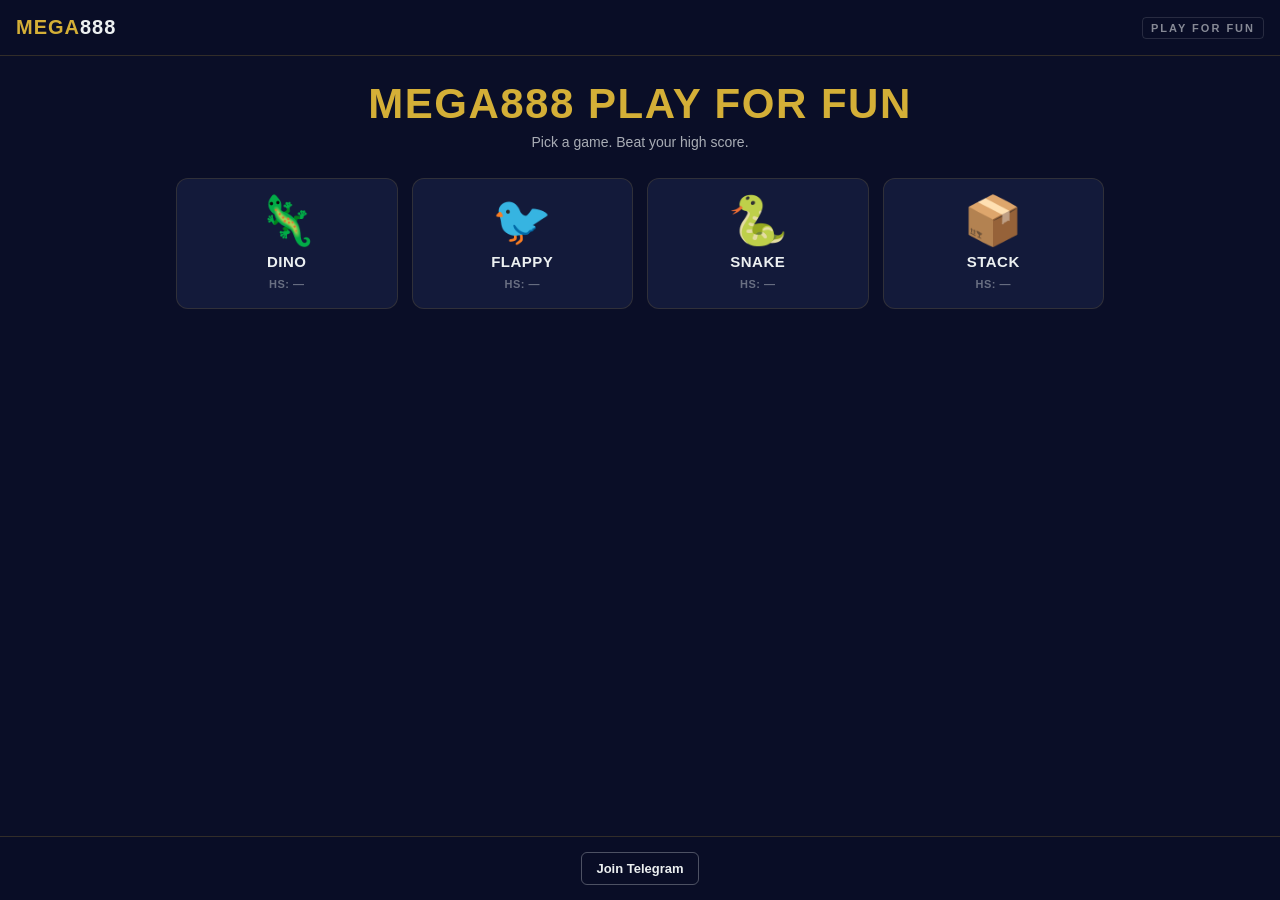
==== index.html @ cae27851 "Initial MEGA888 Play For Fun arcade Phase 1 complete: hub page with 4 mini-games (Dino Runner, Flapp" ====
<!doctype html>
<html lang="en">
<head>
  <meta charset="utf-8" />
  <meta name="viewport" content="width=device-width, initial-scale=1, viewport-fit=cover" />
  <meta name="theme-color" content="#0a0e27" />
  <title>MEGA888 &middot; Play For Fun</title>
  <meta name="description" content="MEGA888 Play For Fun &mdash; mini-game arcade. Dino Runner, Flappy, Snake, Stack Tower." />
  <link rel="stylesheet" href="./style.css" />
  <script src="./shared/tracking.js" defer></script>
  <script src="./shared/header.js" defer></script>
  <script src="./shared/footer.js" defer></script>
</head>
<body data-hub-href="./">
  <main class="hub">
    <h1>MEGA888 PLAY FOR FUN</h1>
    <p class="tagline">Pick a game. Beat your high score.</p>

    <div class="game-grid">
      <a href="./games/dino/" class="game-card" data-game="dino">
        <div class="emoji" aria-hidden="true">&#129422;</div>
        <div class="name">DINO</div>
        <div class="hs" data-hs-key="mega888_dino_high_score">HS: &mdash;</div>
      </a>
      <a href="./games/flappy/" class="game-card" data-game="flappy">
        <div class="emoji" aria-hidden="true">&#128038;</div>
        <div class="name">FLAPPY</div>
        <div class="hs" data-hs-key="mega888_flappy_high_score">HS: &mdash;</div>
      </a>
      <a href="./games/snake/" class="game-card" data-game="snake">
        <div class="emoji" aria-hidden="true">&#128013;</div>
        <div class="name">SNAKE</div>
        <div class="hs" data-hs-key="mega888_snake_high_score">HS: &mdash;</div>
      </a>
      <a href="./games/stack/" class="game-card" data-game="stack">
        <div class="emoji" aria-hidden="true">&#128230;</div>
        <div class="name">STACK</div>
        <div class="hs" data-hs-key="mega888_stack_high_score">HS: &mdash;</div>
      </a>
    </div>
  </main>

  <script>
    // Populate high scores from localStorage on each card.
    document.addEventListener('DOMContentLoaded', () => {
      document.querySelectorAll('[data-hs-key]').forEach((el) => {
        const key = el.getAttribute('data-hs-key');
        const v = localStorage.getItem(key);
        if (v && Number(v) > 0) {
          el.textContent = `HS: ${v}`;
        } else {
          el.classList.add('empty');
        }
      });
    });
  </script>
</body>
</html>
---- style.css ----
:root {
  --bg: #0a0e27;
  --bg-soft: #131a3a;
  --accent: #d4af37;
  --highlight: #ffd700;
  --danger: #c0392b;
  --white: #ecf0f1;
  --text-on-dark: #ffffff;
  --text-on-gold: #0a0e27;
  --header-h: 56px;
  --footer-h: 64px;
}

* {
  box-sizing: border-box;
  margin: 0;
  padding: 0;
}

html, body {
  background: var(--bg);
  color: var(--text-on-dark);
  font-family: -apple-system, BlinkMacSystemFont, 'Segoe UI', Roboto, sans-serif;
  min-height: 100%;
  overflow-x: hidden;
}

body {
  padding-top: var(--header-h);
  padding-bottom: var(--footer-h);
}

a { color: inherit; text-decoration: none; }
button { font: inherit; cursor: pointer; border: 0; background: none; color: inherit; }

/* ---------- Header ---------- */
.ocs8-header {
  position: fixed;
  top: 0; left: 0; right: 0;
  height: var(--header-h);
  background: rgba(10, 14, 39, 0.92);
  backdrop-filter: blur(8px);
  -webkit-backdrop-filter: blur(8px);
  border-bottom: 1px solid rgba(212, 175, 55, 0.2);
  display: flex;
  align-items: center;
  justify-content: space-between;
  padding: 0 16px;
  z-index: 100;
}

.ocs8-header .logo {
  font-weight: 900;
  font-size: 20px;
  letter-spacing: 1px;
  color: var(--accent);
}

.ocs8-header .logo span { color: var(--white); }

.ocs8-header .brand-tag {
  font-size: 11px;
  font-weight: 700;
  letter-spacing: 2px;
  color: var(--white);
  opacity: 0.55;
  border: 1px solid rgba(236, 240, 241, 0.25);
  border-radius: 4px;
  padding: 4px 8px;
}

.cta-btn {
  background: var(--accent);
  color: var(--text-on-gold);
  padding: 8px 14px;
  border-radius: 6px;
  font-weight: 700;
  font-size: 13px;
  letter-spacing: 0.5px;
  transition: background 0.15s, transform 0.1s;
}

.cta-btn:hover { background: var(--highlight); }
.cta-btn:active { transform: scale(0.97); }

/* ---------- Footer ---------- */
.ocs8-footer {
  position: fixed;
  bottom: 0; left: 0; right: 0;
  height: var(--footer-h);
  background: rgba(10, 14, 39, 0.92);
  backdrop-filter: blur(8px);
  -webkit-backdrop-filter: blur(8px);
  border-top: 1px solid rgba(212, 175, 55, 0.2);
  display: flex;
  align-items: center;
  justify-content: center;
  gap: 12px;
  padding: 0 16px;
  z-index: 100;
  transition: transform 0.25s ease;
}

.ocs8-footer .tg-btn {
  background: transparent;
  color: var(--white);
  padding: 8px 14px;
  border-radius: 6px;
  border: 1px solid rgba(236, 240, 241, 0.3);
  font-weight: 600;
  font-size: 13px;
}

.ocs8-footer .tg-btn:hover { border-color: var(--accent); color: var(--accent); }

/* Game pages can collapse the footer */
.ocs8-footer.collapsed { transform: translateY(calc(100% - 28px)); }
.ocs8-footer .toggle {
  position: absolute;
  top: -14px;
  left: 50%;
  transform: translateX(-50%);
  width: 44px;
  height: 14px;
  background: var(--bg);
  border: 1px solid rgba(212, 175, 55, 0.3);
  border-bottom: 0;
  border-radius: 6px 6px 0 0;
  color: var(--accent);
  font-size: 11px;
  line-height: 14px;
  text-align: center;
  cursor: pointer;
}

/* ---------- Hub ---------- */
.hub {
  max-width: 960px;
  margin: 0 auto;
  padding: 24px 16px;
  text-align: center;
}

.hub h1 {
  font-size: 32px;
  margin-bottom: 6px;
  color: var(--accent);
  letter-spacing: 1.5px;
}

.hub .tagline {
  color: var(--white);
  opacity: 0.7;
  font-size: 14px;
  margin-bottom: 28px;
}

.game-grid {
  display: grid;
  grid-template-columns: repeat(2, 1fr);
  gap: 14px;
  max-width: 480px;
  margin: 0 auto;
}

@media (min-width: 768px) {
  .hub h1 { font-size: 42px; }
  .game-grid {
    grid-template-columns: repeat(4, 1fr);
    max-width: 100%;
  }
}

.game-card {
  background: var(--bg-soft);
  border: 1px solid rgba(212, 175, 55, 0.15);
  border-radius: 12px;
  padding: 18px 12px;
  display: flex;
  flex-direction: column;
  align-items: center;
  gap: 8px;
  transition: transform 0.12s, border-color 0.15s, box-shadow 0.15s;
  cursor: pointer;
}

.game-card:hover {
  border-color: var(--accent);
  transform: translateY(-2px);
  box-shadow: 0 8px 24px rgba(212, 175, 55, 0.15);
}

.game-card:active { transform: translateY(0); }

.game-card .emoji {
  font-size: 48px;
  line-height: 1;
}

.game-card .name {
  font-weight: 800;
  font-size: 15px;
  letter-spacing: 0.5px;
  color: var(--white);
}

.game-card .hs {
  font-size: 11px;
  color: var(--accent);
  font-weight: 600;
  letter-spacing: 0.5px;
}

.game-card .hs.empty { color: rgba(236, 240, 241, 0.4); }

/* ---------- Back to arcade (game pages) ---------- */
.back-link {
  position: fixed;
  top: calc(var(--header-h) + 8px);
  left: 12px;
  z-index: 50;
  font-size: 12px;
  color: var(--white);
  opacity: 0.75;
  padding: 4px 8px;
  border-radius: 4px;
  background: rgba(10, 14, 39, 0.6);
}

.back-link:hover { opacity: 1; color: var(--accent); }
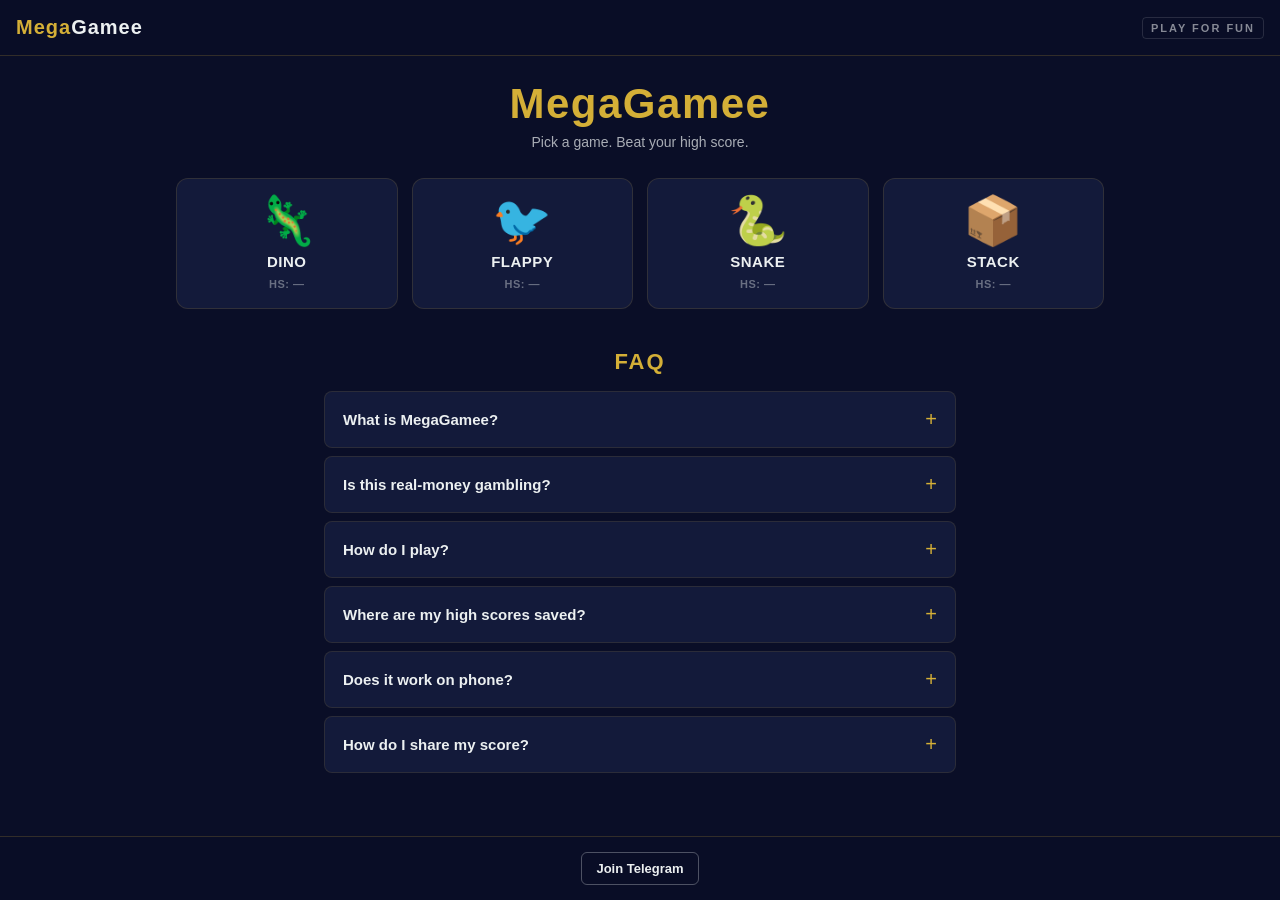
==== commit 55ed533a: "Rebrand to MegaGamee + add FAQ section - Site-wide rebrand: MEGA888 → MegaGamee across HTML, JS, doc" ====
--- a/index.html
+++ b/index.html
@@ -4,8 +4,8 @@
   <meta charset="utf-8" />
   <meta name="viewport" content="width=device-width, initial-scale=1, viewport-fit=cover" />
   <meta name="theme-color" content="#0a0e27" />
-  <title>MEGA888 &middot; Play For Fun</title>
-  <meta name="description" content="MEGA888 Play For Fun &mdash; mini-game arcade. Dino Runner, Flappy, Snake, Stack Tower." />
+  <title>MegaGamee</title>
+  <meta name="description" content="MegaGamee &mdash; play-for-fun mini-game arcade. Dino Runner, Flappy, Snake, Stack Tower." />
   <link rel="stylesheet" href="./style.css" />
   <script src="./shared/tracking.js" defer></script>
   <script src="./shared/header.js" defer></script>
@@ -13,31 +13,77 @@
 </head>
 <body data-hub-href="./">
   <main class="hub">
-    <h1>MEGA888 PLAY FOR FUN</h1>
+    <h1>MegaGamee</h1>
     <p class="tagline">Pick a game. Beat your high score.</p>
 
     <div class="game-grid">
       <a href="./games/dino/" class="game-card" data-game="dino">
         <div class="emoji" aria-hidden="true">&#129422;</div>
         <div class="name">DINO</div>
-        <div class="hs" data-hs-key="mega888_dino_high_score">HS: &mdash;</div>
+        <div class="hs" data-hs-key="megagamee_dino_high_score">HS: &mdash;</div>
       </a>
       <a href="./games/flappy/" class="game-card" data-game="flappy">
         <div class="emoji" aria-hidden="true">&#128038;</div>
         <div class="name">FLAPPY</div>
-        <div class="hs" data-hs-key="mega888_flappy_high_score">HS: &mdash;</div>
+        <div class="hs" data-hs-key="megagamee_flappy_high_score">HS: &mdash;</div>
       </a>
       <a href="./games/snake/" class="game-card" data-game="snake">
         <div class="emoji" aria-hidden="true">&#128013;</div>
         <div class="name">SNAKE</div>
-        <div class="hs" data-hs-key="mega888_snake_high_score">HS: &mdash;</div>
+        <div class="hs" data-hs-key="megagamee_snake_high_score">HS: &mdash;</div>
       </a>
       <a href="./games/stack/" class="game-card" data-game="stack">
         <div class="emoji" aria-hidden="true">&#128230;</div>
         <div class="name">STACK</div>
-        <div class="hs" data-hs-key="mega888_stack_high_score">HS: &mdash;</div>
+        <div class="hs" data-hs-key="megagamee_stack_high_score">HS: &mdash;</div>
       </a>
     </div>
+
+    <section class="faq" aria-label="Frequently asked questions">
+      <h2>FAQ</h2>
+
+      <details class="faq-item">
+        <summary>What is MegaGamee?</summary>
+        <div class="faq-body">
+          <p>MegaGamee is a free, play-for-fun mini-game arcade. Pick a game, beat your high score, share it on Telegram. Four games to start: Dino Runner, Flappy, Snake, and Stack Tower.</p>
+        </div>
+      </details>
+
+      <details class="faq-item">
+        <summary>Is this real-money gambling?</summary>
+        <div class="faq-body">
+          <p>No. There&rsquo;s nothing to buy, no deposits, no winnings. Every game is purely for fun &mdash; just you vs. your own high score.</p>
+        </div>
+      </details>
+
+      <details class="faq-item">
+        <summary>How do I play?</summary>
+        <div class="faq-body">
+          <p>Tap any game card above to launch it. Each game has its own quick controls shown on the start screen &mdash; tap or swipe on mobile, arrow keys or space on desktop.</p>
+        </div>
+      </details>
+
+      <details class="faq-item">
+        <summary>Where are my high scores saved?</summary>
+        <div class="faq-body">
+          <p>Locally in your browser. They persist between visits on the same device, but clearing your browser data will reset them. There&rsquo;s no account to sign up for.</p>
+        </div>
+      </details>
+
+      <details class="faq-item">
+        <summary>Does it work on phone?</summary>
+        <div class="faq-body">
+          <p>Yes &mdash; mobile-first. Every game is designed for portrait phone screens, with tap and swipe controls. Works in the Telegram in-app browser too.</p>
+        </div>
+      </details>
+
+      <details class="faq-item">
+        <summary>How do I share my score?</summary>
+        <div class="faq-body">
+          <p>For now: screenshot the game-over screen and post it in the Telegram channel (tap &ldquo;Join Telegram&rdquo; at the bottom). A built-in share button is on the roadmap.</p>
+        </div>
+      </details>
+    </section>
   </main>
 
   <script>
--- a/style.css
+++ b/style.css
@@ -213,6 +213,76 @@
 
 .game-card .hs.empty { color: rgba(236, 240, 241, 0.4); }
 
+/* ---------- FAQ ---------- */
+.faq {
+  margin: 40px auto 0;
+  max-width: 640px;
+  text-align: left;
+  padding: 0 4px;
+}
+
+.faq h2 {
+  font-size: 18px;
+  letter-spacing: 2px;
+  color: var(--accent);
+  text-align: center;
+  margin-bottom: 16px;
+}
+
+.faq-item {
+  background: var(--bg-soft);
+  border: 1px solid rgba(212, 175, 55, 0.12);
+  border-radius: 8px;
+  margin-bottom: 8px;
+  overflow: hidden;
+}
+
+.faq-item summary {
+  cursor: pointer;
+  padding: 14px 16px;
+  font-weight: 600;
+  font-size: 14px;
+  color: var(--white);
+  list-style: none;
+  position: relative;
+  display: flex;
+  align-items: center;
+  justify-content: space-between;
+  gap: 12px;
+  transition: color 0.15s;
+}
+
+.faq-item summary::-webkit-details-marker { display: none; }
+
+.faq-item summary::after {
+  content: '+';
+  font-size: 20px;
+  font-weight: 400;
+  color: var(--accent);
+  transition: transform 0.2s;
+  flex-shrink: 0;
+}
+
+.faq-item[open] summary::after {
+  content: '\2212'; /* en-dash */
+}
+
+.faq-item summary:hover { color: var(--accent); }
+
+.faq-body {
+  padding: 0 16px 14px;
+  color: var(--white);
+  opacity: 0.78;
+  font-size: 13px;
+  line-height: 1.55;
+}
+
+@media (min-width: 768px) {
+  .faq h2 { font-size: 22px; }
+  .faq-item summary { font-size: 15px; padding: 16px 18px; }
+  .faq-body { font-size: 14px; padding: 0 18px 16px; }
+}
+
 /* ---------- Back to arcade (game pages) ---------- */
 .back-link {
   position: fixed;
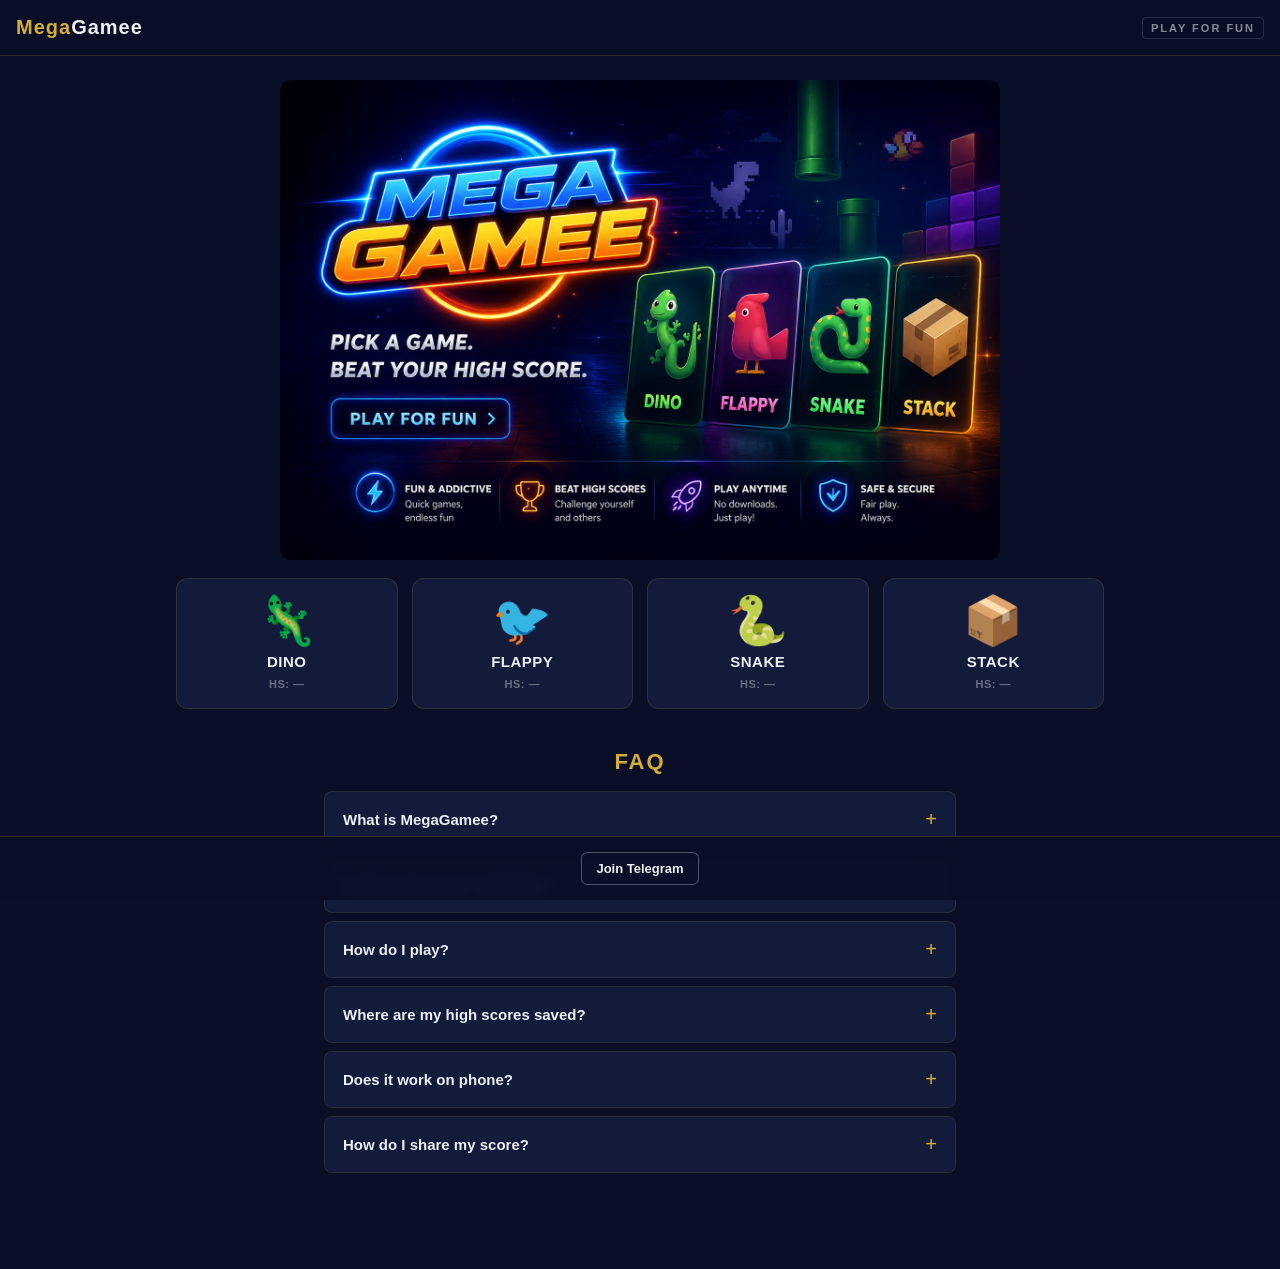
==== commit fccf5b2e: "Add MegaGamee hero banner - assets/banner.png: full hero composition (logo, tagline, decorative   ga" ====
--- a/index.html
+++ b/index.html
@@ -13,10 +13,13 @@
 </head>
 <body data-hub-href="./">
   <main class="hub">
-    <h1>MegaGamee</h1>
-    <p class="tagline">Pick a game. Beat your high score.</p>
+    <h1 class="brand-banner">
+      <a href="#games" aria-label="Browse games">
+        <img src="./assets/banner.png" alt="MegaGamee &mdash; pick a game, beat your high score" />
+      </a>
+    </h1>
 
-    <div class="game-grid">
+    <div class="game-grid" id="games">
       <a href="./games/dino/" class="game-card" data-game="dino">
         <div class="emoji" aria-hidden="true">&#129422;</div>
         <div class="name">DINO</div>
--- a/style.css
+++ b/style.css
@@ -148,6 +148,33 @@
   letter-spacing: 1.5px;
 }
 
+.hub h1.brand-banner {
+  margin: 0 auto 18px;
+  padding: 0;
+  line-height: 0;
+  max-width: 720px;
+}
+
+.hub h1.brand-banner a {
+  display: block;
+  border-radius: 12px;
+  overflow: hidden;
+  transition: transform 0.15s, box-shadow 0.15s;
+}
+
+.hub h1.brand-banner a:hover {
+  transform: translateY(-2px);
+  box-shadow: 0 8px 28px rgba(212, 175, 55, 0.18);
+}
+
+.hub h1.brand-banner img {
+  display: block;
+  width: 100%;
+  height: auto;
+}
+
+html { scroll-behavior: smooth; }
+
 .hub .tagline {
   color: var(--white);
   opacity: 0.7;
